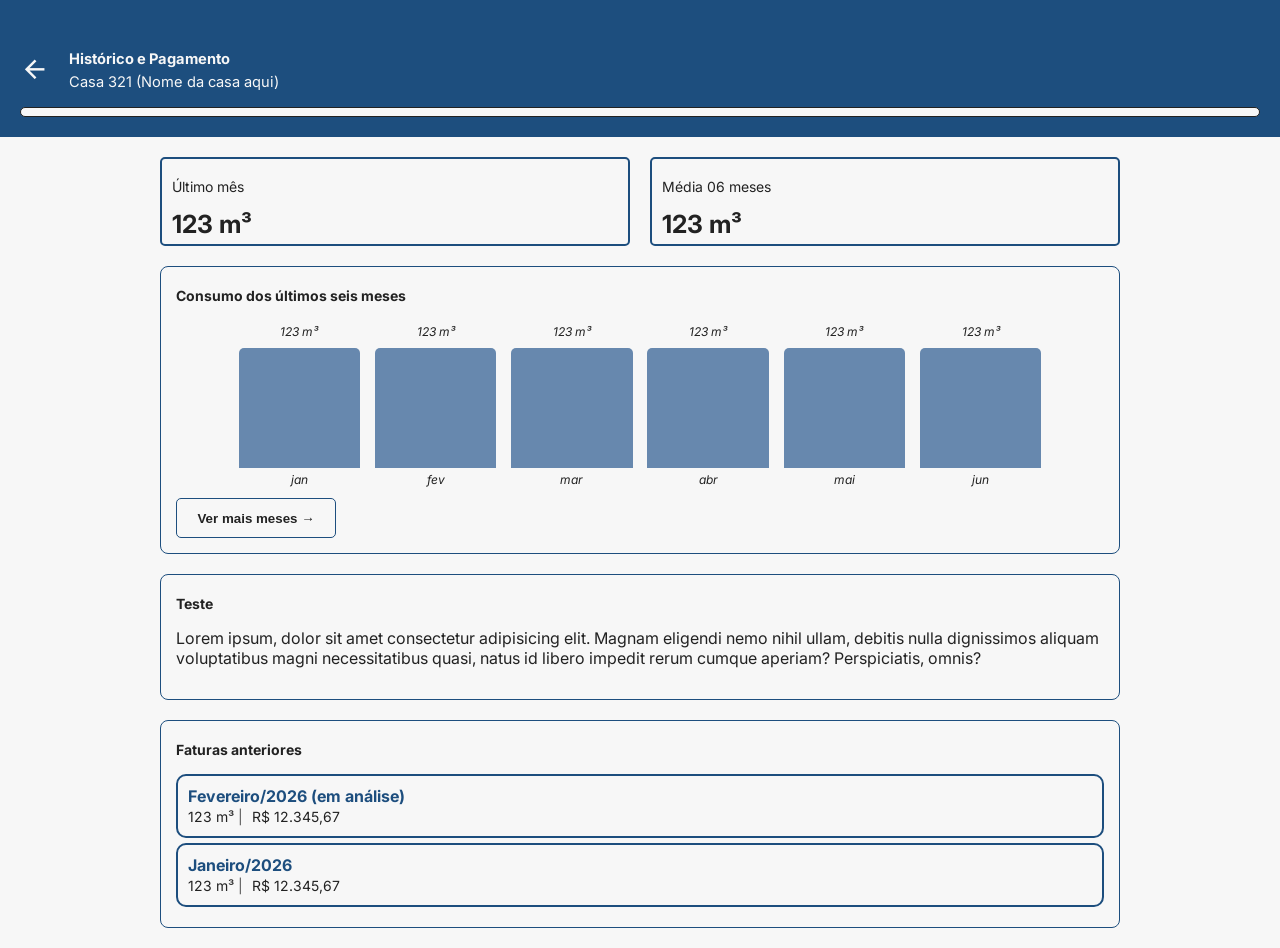
==== historico.html @ 12c90d01 "Estruturação inicial da tela de histórico e pagamento" ====
<!DOCTYPE html>
<html lang="pt-BR">
<head>
    <meta charset="UTF-8">
    <meta name="viewport" content="width=device-width, initial-scale=1.0">
    <meta name="theme-color" content="#222222">
    <link rel="stylesheet" href="styles.css">
	<link rel="stylesheet" href="https://fonts.googleapis.com/css2?family=Material+Symbols+Outlined:opsz,wght,FILL,GRAD@20..48,100..700,0..1,-50..200">
    <title>Página inicial</title>
</head>
<body>
    <header class="segment-header">
        <div class="row">
            <div class="return-button" title="Voltar para a tela inicial">
                <a href="index.html"><span class="material-symbols-outlined">arrow_back</span></a>
            </div>

            <div class="segment-info">
                <span class="step-title">Histórico e Pagamento</span>
                <span class="step-info">Casa 321 (Nome da casa aqui)</span>
            </div>
        </div>

        <div class="progress-bar">
            <div class="complete"></div>
        </div>
    </header>

    <main>
		<section class="boxes-container">
			<div class="number-box last-month">
				<h3>Último mês</h3>
				<span>123 m³</span>
			</div>

			<div class="number-box average">
				<h3>Média 06 meses</h3>
				<span>123 m³</span>
			</div>
		</section>

		<!-- Gráfico de consumo -->
        <section class="container">
			<h3>Consumo dos últimos seis meses</h3>

			<div class="graph">
				<div class="data">
					<span class="read">123 m³</span>
					<div class="column"></div>
					<span class="month">jan</span>
				</div>

				<div class="data">
					<span class="read">123 m³</span>
					<div class="column"></div>
					<span class="month">fev</span>
				</div>

				<div class="data">
					<span class="read">123 m³</span>
					<div class="column"></div>
					<span class="month">mar</span>
				</div>

				<div class="data">
					<span class="read">123 m³</span>
					<div class="column"></div>
					<span class="month">abr</span>
				</div>

				<div class="data">
					<span class="read">123 m³</span>
					<div class="column"></div>
					<span class="month">mai</span>
				</div>

				<div class="data">
					<span class="read">123 m³</span>
					<div class="column"></div>
					<span class="month">jun</span>
				</div>
			</div>

			<button class="secondary"><a href="PLACEHOLDER">Ver mais meses &rarr;</a></button>
		</section>

		<section class="container">
			<h3>Teste</h3>
			<p>Lorem ipsum, dolor sit amet consectetur adipisicing elit. Magnam eligendi nemo nihil ullam, debitis nulla dignissimos aliquam voluptatibus magni necessitatibus quasi, natus id libero impedit rerum cumque aperiam? Perspiciatis, omnis?</p>
		</section>

		<!-- Faturas anteriores -->
		<section class="container">
			<h3>Faturas anteriores</h3>
			<div class="bill">
				<span class="month">Fevereiro/2026 (em análise)</span>
				<div class="row">
					<span class="read">123 m³</span>
					<span class="value">R$ 12.345,67</span>
				</div>
			</div>

			<div class="bill">
				<span class="month">Janeiro/2026</span>
				<div class="row">
					<span class="read">123 m³</span>
					<span class="value">R$ 12.345,67</span>
				</div>
			</div>
		</section>
    </main>

    <script src="interaction.js"></script>
</body>
</html>
---- styles.css ----
/* Fontes do Google Fonts */
@import url('https://fonts.googleapis.com/css2?family=Inter:ital,opsz,wght@0,14..32,100..900;1,14..32,100..900&display=swap');

/* Ícones do Google Material Design */
.material-symbols-outlined { font-variation-settings: 'FILL' 0, 'wght' 400, 'GRAD' 0, 'opsz' 24 }

:root {
    --cor-principal: #1D4E7E;
    --cor-secundaria: #6788AE;
    --cor-terciaria: #888888;

    --sucesso: #39a258;
    --branco: #F7F7F7;
    --preto: #222222;
    
    font-family: Inter, Arial, Helvetica, sans-serif;

    & * { box-sizing: border-box; }

    & body {
        margin: 0;
        color:  var(--preto);
        background-color: var(--branco);
    }
}

header.homepage-header {
    background-color: var(--cor-principal);
    padding: 50px 20px 20px 20px;
    width: 100%;

    & * {
        display: inline-block;
        color: var(--branco);
        font-size: 11pt;
    }

    & img {
        border: 1px solid var(--preto);
        height: 50px;
        width: 110px;
    }

    & div.house-info * {
        margin-left: 20px;
        line-height: 5px;
        display: block;
    }
}

header.segment-header {
    background-color: var(--cor-principal);
    padding: 50px 20px 20px 20px;
    color: var(--branco);
    width: 100%;
    height: auto;
    
    flex-direction: column;
    display: flex;
    gap: 15px;

    & * { font-size: 11pt; }

    & .row {
        align-items: center;
        display: flex;
    }

    & .return-button a span {
        color: var(--branco);
        font-size: 22pt;
    }

    & div.segment-info {
        & * {
            margin: 0 0 0 20px;
            line-height: 1.3;
            display: block;
        }

        & span.step-title {
            margin-bottom: 4px;
            font-weight: bold;
        }
    }
}

.progress-bar {
    display: flex;
    width: 100%;
    gap: 10px;
    
    & * {
        border: 1px solid var(--preto);
        border-radius: 50px;
        height: 10px;
        
        flex: 1;
    }

    & .complete { background-color: var(--branco); }
    & .incomplete { background-color: var(--cor-secundaria); }
}

.homepage-buttons {
    flex-direction: row;
    flex-wrap: wrap;
    display: flex;
    gap: 10px;
}

.homepage-button {
    margin-bottom: 50px;
    flex-basis: 330px;
    list-style: none;
    height: 140px;

    & a { text-decoration: none; }
    
    & img {
        border: 1px solid black;
        border-radius: 10px;
        height: 180px;
        width: 330px;
        width: 100%;
    }
    
    & h2 {
        text-shadow: var(--preto) 1px 1px 20px, var(--preto) -1px -1px 20px;
        color: var(--branco);
        text-decoration: none;
        position: relative;
        font-size: 18pt;
        left: 20px;
        top: -65px;
        width: 100%;
    }

    *:focus-visible { outline: none; }

    & a:focus-visible img {
        outline: 2px dashed var(--cor-principal);
        outline-offset: 5px;
    }
}

.step { margin-top: 15px; }

.step.read {
    & img {
        margin-inline: auto;
        margin-top: 15px;
        display: block;
        height: 180px;
        width: 280px;
    }

    & p {
        font-size: 14pt;
        margin: 0 auto;
        width: 75vw;
    }

    & .numeros-medidor {
        text-align: center;
        margin: 30px;
        
        & .numero {
            /* Tirar as setinhas do input number. Tem que estar nesta ordem! */
            appearance: none;
            -webkit-appearance: none;
            -moz-appearance: textfield;
            &::-webkit-outer-spin-button, &::-webkit-inner-spin-button { -webkit-appearance: none; }

            font-family: monospace, 'Courier New', Courier;
            outline: 2px dashed transparent;
            border: 1px solid var(--preto);
            border-radius: 10px;
            color: var(--preto);
            margin-right: 2px;
            font-weight: bold;
            padding: 5px 15px;
            font-size: 40pt;
            cursor: pointer;
            width: 60px;

            &:focus-visible {
                outline: 2px dashed var(--cor-principal);
                background-color: var(--preto);
                color: var(--branco);
                outline-offset: 2px;
                transition: 10ms;
            }
            
            &::selection {
                background-color: var(--preto);
            }
        }
    }
}

.step.picture {
    & p {
        font-size: 14pt;
        margin: 0 auto;
        width: 75vw;
    }

    label {
        border: 2px dashed var(--cor-principal);
        background-color: transparent;
        background-repeat: no-repeat;
        background-position: center;
        background-size: 100%;
        align-content: center;
        border-radius: 5px;
        text-align: center;
        margin: 15px auto;
        font-size: 10pt;
        display: block;
        height: 274px;
        width: 280px;

        &:hover {
            background-color: var(--cor-secundaria);
            border: none;
            cursor: pointer;
            color: var(--branco);
            transition: 100ms;
        }

        &:focus-visible {
            outline: 2px dashed var(--cor-secundaria);
            border: 2px solid var(--cor-principal);
            outline-offset: 5px;
        }

        & input[type="file"] { display: none; } /* Quem recebe a estilização é o label do input */
    }
}

.step.finished {
    & .finish-message {
        color: var(--sucesso);
        text-align: center;
        margin: 0 auto;
        width: 80vw;

        & span {
            font-size: 60px;
        }

        & h2 {
            margin-top: 5px;
            font-size: 20px;
            margin: 0 auto;
            width: 50vw;
        }

        & p {
            color: var(--preto);
            font-size: 12px;
        }
    }

    & .reading-info {
        border: 2px solid var(--cor-principal);
        border-radius: 10px;
        margin: 40px auto;
        padding: 10px;
        width: 400px;

        & .house-info {
            margin-bottom: 10px;

            & .house { font-weight: bold; }
            & .house-nickname { font-weight: normal; }
        }

        & .row {
            display: inline-flex;

            & img {
                border: 2px solid var(--cor-secundaria);
                border-radius: 8px;
                align-self: center;
                margin-right: 20px;
                height: 70px;
                width: 70px;
            }

            & table {
                border-collapse: collapse;
                width: 5px;
            }

            & th {
                font-weight: bold;
                text-align: left;
                min-width: 140px;
                font-size: 10pt;
            }

            & td {
                font-weight: normal;
                text-align: right;
                min-width: 140px;
            }
        }
    }

    & small {
        margin: 20px auto 20px auto;
        text-align: justify;
        font-weight: 200;
        line-height: 1;
        max-width: 500px;
        font-size: 8pt;
        display: block;
        width: 80vw;
    }
}

.container {
    border: 1px solid var(--cor-principal);
    color: var(--preto);
    border-radius: 8px;
    margin: 20px auto;
    padding: 15px;
    width: 75vw;
    
    & h3 {
        margin: 5px 0 16px 0;
        font-size: 14px;
        display: block;
        width: 100%;
    }

    & button {
        margin-top: 10px;
    }
}

.boxes-container {
    color: var(--preto);
    margin: 20px auto;
    width: 75vw;

    display: flex;
    gap: 20px;

    & h3 {
        font-weight: normal;
        font-size: 14px;
    }

    & span {
        font-weight: bold;
        font-size: 25px;
    }

    & .number-box {
        padding: 5px 10px;
        border: 2px solid var(--cor-principal);
        justify-content: space-between;
        border-radius: 5px;
        width: 250px;

        flex-grow: 1;
    }
}

.graph {
    text-align: center;
    margin: 0 auto;
    width: 65vw;
    min-height: 150px;
    
    justify-content: space-evenly;
    align-items: flex-end;
    flex-direction: row;
    flex-wrap: nowrap;
    display: flex;

    & span {
        font-style: italic;
        font-size: 12px;
    }
    
    & .column {
        background-color: var(--cor-secundaria);
        border-radius: 5px 5px 0 0;
        margin-top: 8px;
        height: 120px;
        width: 9.5vw;
    }
}

.bill {
    border-radius: 10px;
    padding: 10px;
    border: 2px solid var(--cor-principal);
    margin-bottom: 5px;

    & .month {
        color: var(--cor-principal);
        font-size: 16px;
        font-weight: bold;
    }

    & .read, & .value {
        margin-right: 5px;
        font-size: 14px;
    }

    & .read::after {
        content: ' | ';
        color: #555;
    }

    &:hover {
        background-color: var(--cor-secundaria);
        cursor: pointer;

        & .month {
            color: var(--preto);
        }
    }
}

.button-row {
    text-align: center;
    & * { display: inline-block; }
}

button {
    border-radius: 5px;
    font-weight: bold;
    padding: 5px 20px;
    transition: 100ms;
    min-width: 160px;
    cursor: pointer;
    height: 40px;
    outline: 2px none var(--cor-secundaria);
    
    & a, & a:visited {
        color: var(--preto);
        text-decoration: none;
    }

    &.primary {
        background-color: var(--cor-principal);
        color: var(--branco);
        border: none;

        &:focus-visible {
            outline: 2px dashed var(--branco);
            outline-offset: -4px;
        }

        &:disabled {
            background-color: lightgray;
            color: gray;
        }

        &:hover {
            cursor: pointer;
            background-color: var(--cor-secundaria);
        }
    }

    &.secondary {
        border: 1px solid var(--cor-principal);
        background-color: transparent;
        color: var(--cor-principal);

        &:focus-visible {
            outline: 2px dashed var(--cor-secundaria);
            outline-offset: -4px;
        }

        &:hover {
            background-color: var(--cor-secundaria);
            border-color: transparent;
            color: var(--branco);
            cursor: pointer;
        }
    }

    &:disabled:hover {
        background-color: #ECC;
        color: #A88;
        border: 2px solid #A88;
    }
}
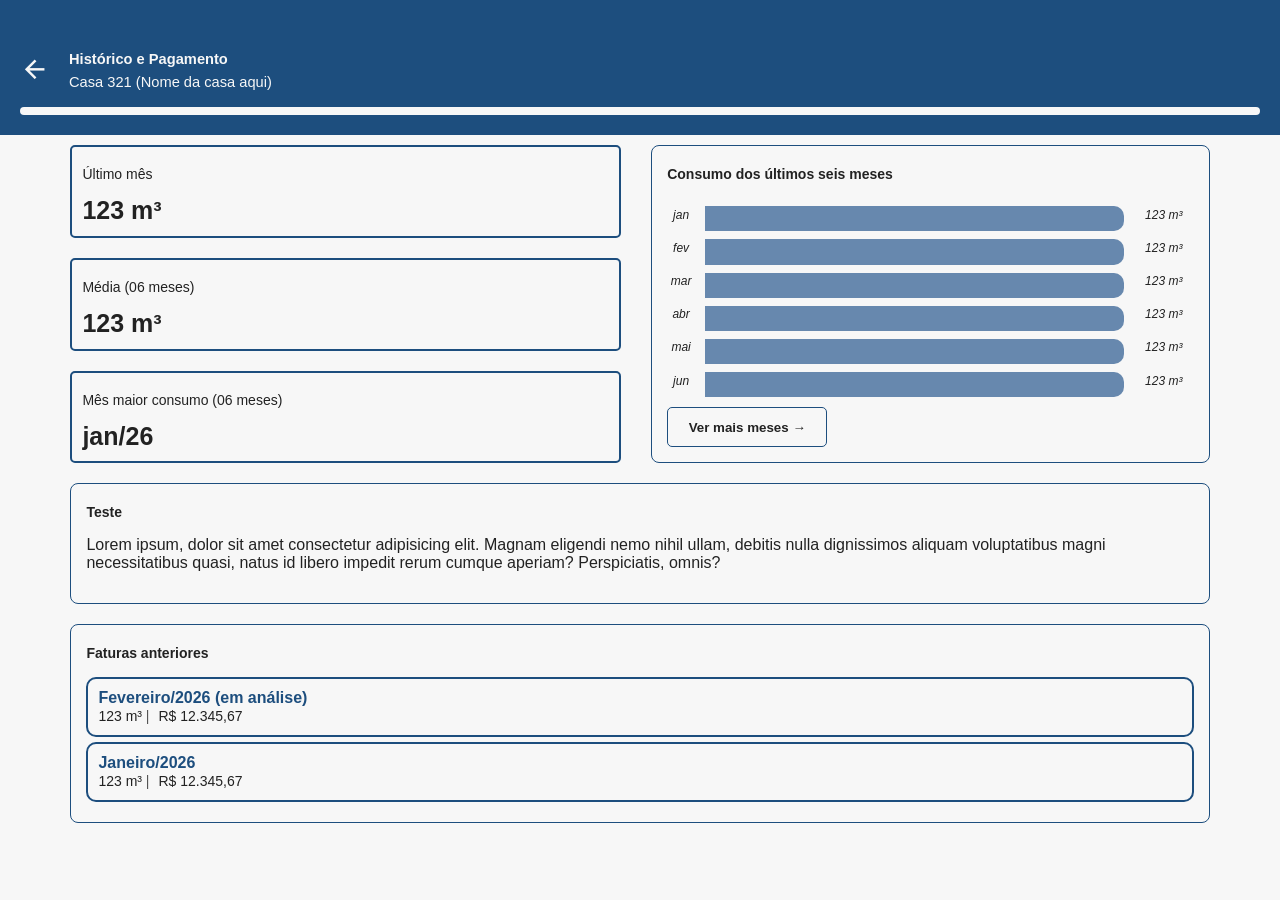
==== commit e9e8a7de: "Ajustes na tela de histórico e pagamento" ====
--- a/historico.html
+++ b/historico.html
@@ -4,8 +4,8 @@
     <meta charset="UTF-8">
     <meta name="viewport" content="width=device-width, initial-scale=1.0">
     <meta name="theme-color" content="#222222">
-    <link rel="stylesheet" href="styles.css">
-	<link rel="stylesheet" href="https://fonts.googleapis.com/css2?family=Material+Symbols+Outlined:opsz,wght,FILL,GRAD@20..48,100..700,0..1,-50..200">
+    <link rel="stylesheet" href="styles/styles.css">
+	<link rel="stylesheet" href="styles/segment-style.css">
     <title>Página inicial</title>
 </head>
 <body>
@@ -27,61 +27,68 @@
     </header>
 
     <main>
-		<section class="boxes-container">
-			<div class="number-box last-month">
-				<h3>Último mês</h3>
-				<span>123 m³</span>
-			</div>
-
-			<div class="number-box average">
-				<h3>Média 06 meses</h3>
-				<span>123 m³</span>
-			</div>
-		</section>
-
-		<!-- Gráfico de consumo -->
-        <section class="container">
-			<h3>Consumo dos últimos seis meses</h3>
-
-			<div class="graph">
-				<div class="data">
-					<span class="read">123 m³</span>
-					<div class="column"></div>
-					<span class="month">jan</span>
+		<section class="row-container">
+			<section class="boxes-container">
+				<div class="number-box last-month">
+					<h3>Último mês</h3>
+					<span>123 m³</span>
 				</div>
 
-				<div class="data">
-					<span class="read">123 m³</span>
-					<div class="column"></div>
-					<span class="month">fev</span>
+				<div class="number-box average">
+					<h3>Média (06 meses)</h3>
+					<span>123 m³</span>
+				</div>
+				
+				<div class="number-box average">
+					<h3>Mês maior consumo (06 meses)</h3>
+					<span>jan/26</span>
+				</div>
+			</section>
+
+			<!-- Gráfico de consumo -->
+			<section class="container">
+				<h3>Consumo dos últimos seis meses</h3>
+
+				<div class="bar-graph">
+					<div class="data">
+						<span class="month">jan</span>
+						<div class="bar"></div>
+						<span class="read">123 m³</span>
+					</div>
+
+					<div class="data">
+						<span class="month">fev</span>
+						<div class="bar"></div>
+						<span class="read">123 m³</span>
+					</div>
+
+					<div class="data">
+						<span class="month">mar</span>
+						<div class="bar"></div>
+						<span class="read">123 m³</span>
+					</div>
+
+					<div class="data">
+						<span class="month">abr</span>
+						<div class="bar"></div>
+						<span class="read">123 m³</span>
+					</div>
+
+					<div class="data">
+						<span class="month">mai</span>
+						<div class="bar"></div>
+						<span class="read">123 m³</span>
+					</div>
+
+					<div class="data">
+						<span class="month">jun</span>
+						<div class="bar"></div>
+						<span class="read">123 m³</span>
+					</div>
 				</div>
 
-				<div class="data">
-					<span class="read">123 m³</span>
-					<div class="column"></div>
-					<span class="month">mar</span>
-				</div>
-
-				<div class="data">
-					<span class="read">123 m³</span>
-					<div class="column"></div>
-					<span class="month">abr</span>
-				</div>
-
-				<div class="data">
-					<span class="read">123 m³</span>
-					<div class="column"></div>
-					<span class="month">mai</span>
-				</div>
-
-				<div class="data">
-					<span class="read">123 m³</span>
-					<div class="column"></div>
-					<span class="month">jun</span>
-				</div>
-			</div>
-
-			<button class="secondary"><a href="PLACEHOLDER">Ver mais meses &rarr;</a></button>
+				<button class="secondary"><a href="PLACEHOLDER">Ver mais meses &rarr;</a></button>
+			</section>
 		</section>
 
 		<section class="container">
@@ -110,6 +117,6 @@
 		</section>
     </main>
 
-    <script src="interaction.js"></script>
+    <script src="scripts/interaction.js"></script>
 </body>
 </html>
--- a/styles/styles.css
+++ b/styles/styles.css
@@ -0,0 +1,158 @@
+/* Ícones do Google Material Design */
+@import url("https://fonts.googleapis.com/css2?family=Material+Symbols+Outlined:opsz,wght,FILL,GRAD@20..48,100..700,0..1,-50..200");
+.material-symbols-outlined { font-variation-settings: 'FILL' 0, 'wght' 400, 'GRAD' 0, 'opsz' 24 }
+
+/* Fontes do Google Fonts */
+@import url('https://fonts.googleapis.com/css2?family=Inter:ital,opsz,wght@0,14..32,100..900;1,14..32,100..900&display=swap');
+
+:root {
+    --cor-principal: #1D4E7E;
+    --cor-secundaria: #6788AE;
+    --cor-terciaria: #888888;
+
+    --sucesso: #39a258;
+    --branco: #F7F7F7;
+    --preto: #222222;
+    
+    font-family: Inter, Arial, Helvetica, sans-serif;
+
+    & * { box-sizing: border-box; }
+
+    & body {
+        margin: 0;
+        color:  var(--preto);
+        background-color: var(--branco);
+    }
+}
+
+header.homepage-header {
+    background-color: var(--cor-principal);
+    padding: 50px 20px 20px 20px;
+    width: 100%;
+
+    & * {
+        display: inline-block;
+        color: var(--branco);
+        font-size: 11pt;
+    }
+
+    & img {
+        border: 1px solid var(--preto);
+        height: 50px;
+        width: 110px;
+    }
+
+    & div.house-info * {
+        margin-left: 20px;
+        line-height: 5px;
+        display: block;
+    }
+}
+
+.homepage-buttons {
+    flex-direction: row;
+    flex-wrap: wrap;
+    display: flex;
+    gap: 10px;
+}
+
+.homepage-button {
+    margin-bottom: 50px;
+    flex-basis: 330px;
+    list-style: none;
+    height: 140px;
+
+    & a { text-decoration: none; }
+    
+    & img {
+        border: 1px solid black;
+        border-radius: 10px;
+        height: 180px;
+        width: 330px;
+        width: 100%;
+    }
+    
+    & h2 {
+        text-shadow: var(--preto) 1px 1px 20px, var(--preto) -1px -1px 20px;
+        color: var(--branco);
+        text-decoration: none;
+        position: relative;
+        font-size: 18pt;
+        left: 20px;
+        top: -65px;
+        width: 100%;
+    }
+
+    *:focus-visible { outline: none; }
+
+    & a:focus-visible img {
+        outline: 2px dashed var(--cor-principal);
+        outline-offset: 5px;
+    }
+}
+
+.button-row {
+    text-align: center;
+    & * { display: inline-block; }
+}
+
+button {
+    outline: 2px none var(--cor-secundaria);
+    border-radius: 5px;
+    font-weight: bold;
+    padding: 5px 20px;
+    transition: 100ms;
+    min-width: 160px;
+    cursor: pointer;
+    height: 40px;
+    
+    & a, & a:visited {
+        color: var(--preto);
+        text-decoration: none;
+    }
+
+    &.primary {
+        background-color: var(--cor-principal);
+        color: var(--branco);
+        border: none;
+
+        &:focus-visible {
+            outline: 2px dashed var(--branco);
+            outline-offset: -4px;
+        }
+
+        &:disabled {
+            background-color: lightgray;
+            color: gray;
+        }
+
+        &:hover {
+            background-color: var(--cor-secundaria);
+            cursor: pointer;
+        }
+    }
+
+    &.secondary {
+        border: 1px solid var(--cor-principal);
+        background-color: transparent;
+        color: var(--cor-principal);
+
+        &:focus-visible {
+            outline: 2px dashed var(--cor-secundaria);
+            outline-offset: -4px;
+        }
+
+        &:hover {
+            background-color: var(--cor-secundaria);
+            border-color: transparent;
+            color: var(--branco);
+            cursor: pointer;
+        }
+    }
+
+    &:disabled:hover {
+        background-color: #ECC;
+        border: 2px solid #A88;
+        color: #A88;
+    }
+}
--- a/styles/segment-style.css
+++ b/styles/segment-style.css
@@ -0,0 +1,363 @@
+header.segment-header {
+    background-color: var(--cor-principal);
+    padding: 50px 20px 20px 20px;
+    color: var(--branco);
+    position: sticky;
+    height: auto;
+    width: 100%;
+    left: 0;
+    top: 0;
+    
+    flex-direction: column;
+    display: flex;
+    gap: 15px;
+
+    & * { font-size: 11pt; }
+
+    & .row {
+        align-items: center;
+        display: flex;
+    }
+
+    & .return-button a span {
+        color: var(--branco);
+        font-size: 22pt;
+    }
+
+    & div.segment-info {
+        & * {
+            margin: 0 0 0 20px;
+            line-height: 1.3;
+            display: block;
+        }
+
+        & span.step-title {
+            margin-bottom: 4px;
+            font-weight: bold;
+        }
+    }
+
+    & .progress-bar {
+        display: flex;
+        width: 100%;
+        gap: 10px;
+
+        & .complete { background-color: var(--branco); }
+        & .incomplete { background-color: var(--cor-secundaria); }
+        
+        & * {
+            border: 1px solid var(--preto) 50px;
+            border-radius: 50px;
+            height: 8px;
+            
+            flex: 1;
+        }
+    }
+}
+
+.step { margin-top: 15px; }
+
+.step.read {
+    & img {
+        margin-inline: auto;
+        margin-top: 15px;
+        display: block;
+        height: 180px;
+        width: 280px;
+    }
+
+    & p {
+        width: fit-content;
+        max-width: 80vw;
+        font-size: 14pt;
+        margin: 0 auto;
+    }
+
+    & .numeros-medidor {
+        text-align: center;
+        margin: 30px;
+        
+        & .numero {
+            /* Tirar as setinhas do input number. Tem que estar nesta ordem! */
+            appearance: none;
+            -webkit-appearance: none;
+            -moz-appearance: textfield;
+            &::-webkit-outer-spin-button, &::-webkit-inner-spin-button { -webkit-appearance: none; }
+
+            font-family: monospace, 'Courier New', Courier;
+            outline: 2px dashed transparent;
+            border: 1px solid var(--preto);
+            border-radius: 10px;
+            color: var(--preto);
+            margin-right: 2px;
+            font-weight: bold;
+            padding: 5px 15px;
+            font-size: 40pt;
+            cursor: pointer;
+            width: 60px;
+
+            &:focus-visible {
+                outline: 2px dashed var(--cor-principal);
+                background-color: var(--preto);
+                color: var(--branco);
+                outline-offset: 2px;
+                transition: 10ms;
+            }
+            
+            &::selection {
+                background-color: var(--preto);
+            }
+        }
+    }
+}
+
+.step.picture {
+    & p {
+        font-size: 14pt;
+        margin: 0 auto;
+        width: 89vw;
+    }
+
+    label {
+        border: 2px dashed var(--cor-principal);
+        background-color: transparent;
+        background-repeat: no-repeat;
+        background-position: center;
+        background-size: 100%;
+        align-content: center;
+        border-radius: 5px;
+        text-align: center;
+        margin: 15px auto;
+        font-size: 10pt;
+        display: block;
+        height: 274px;
+        width: 280px;
+
+        &:hover {
+            background-color: var(--cor-secundaria);
+            border: none;
+            cursor: pointer;
+            color: var(--branco);
+            transition: 100ms;
+        }
+
+        &:focus-visible {
+            outline: 2px dashed var(--cor-secundaria);
+            border: 2px solid var(--cor-principal);
+            outline-offset: 5px;
+        }
+
+        & input[type="file"] { display: none; } /* Quem recebe a estilização é o label do input */
+    }
+}
+
+.step.finished {
+    & .finish-message {
+        color: var(--sucesso);
+        text-align: center;
+        margin: 0 auto;
+        width: 80vw;
+
+        & span {
+            font-size: 60px;
+        }
+
+        & h2 {
+            margin-top: 5px;
+            font-size: 20px;
+            margin: 0 auto;
+            width: 50vw;
+        }
+
+        & p {
+            color: var(--preto);
+            font-size: 12px;
+        }
+    }
+
+    & .reading-info {
+        border: 2px solid var(--cor-principal);
+        border-radius: 10px;
+        margin: 40px auto;
+        padding: 10px;
+        width: 400px;
+
+        & .house-info {
+            margin-bottom: 10px;
+
+            & .house { font-weight: bold; }
+            & .house-nickname { font-weight: normal; }
+        }
+
+        & .row {
+            display: inline-flex;
+
+            & img {
+                border: 2px solid var(--cor-secundaria);
+                border-radius: 8px;
+                align-self: center;
+                margin-right: 20px;
+                height: 70px;
+                width: 70px;
+            }
+
+            & table {
+                border-collapse: collapse;
+                width: 5px;
+            }
+
+            & th {
+                font-weight: bold;
+                text-align: left;
+                min-width: 140px;
+                font-size: 10pt;
+            }
+
+            & td {
+                font-weight: normal;
+                text-align: right;
+                min-width: 140px;
+            }
+        }
+    }
+
+    & small {
+        margin: 20px auto 20px auto;
+        text-align: justify;
+        font-weight: 200;
+        line-height: 1;
+        max-width: 500px;
+        font-size: 8pt;
+        display: block;
+        width: 80vw;
+    }
+}
+
+.container {
+    border: 1px solid var(--cor-principal);
+    color: var(--preto);
+    border-radius: 8px;
+    margin: 20px auto;
+    max-width: 89vw;
+    padding: 15px;
+    flex-grow: 1;
+    
+    & h3 {
+        margin: 5px 0 16px 0;
+        font-size: 14px;
+        display: block;
+        width: 100%;
+    }
+
+    & button {
+        margin-top: 10px;
+    }
+}
+
+.boxes-container {
+    color: var(--preto);
+    max-width: 89vw;
+    
+    flex-direction: column;
+    align-self: stretch;
+    flex-basis: 250px;
+    flex-wrap: nowrap;
+    display: flex;
+    flex-grow: 1;
+    gap: 20px;
+
+    & h3 {
+        font-weight: normal;
+        font-size: 14px;
+    }
+
+    & span {
+        font-weight: bold;
+        font-size: 25px;
+    }
+
+    & .number-box {
+        border: 2px solid var(--cor-principal);
+        border-radius: 5px;
+        padding: 5px 10px;
+        
+        justify-content: space-between;
+        flex-grow: 1;
+    }
+}
+
+.row-container {
+    max-width: 89vw;
+    margin: 10px auto;
+    
+    justify-content: space-between;
+    flex-wrap: wrap-reverse;
+    align-items: flex-end; /* Joga os elementos para cima de forma contraintuitiva, mas porque está com wrap-REVERSE */
+    display: flex;
+    gap: 20px 30px;
+    
+    & > * { margin: 0; }
+}
+
+.bar-graph {
+    text-align: center;
+    margin: 0 auto;
+    
+    justify-content: space-evenly;
+    flex-direction: column;
+    flex-wrap: nowrap;
+    display: flex;
+
+    & span {
+        font-style: italic;
+        font-size: 12px;
+        &.month { width: 35px; }
+        &.read { width: 75px; }
+    }
+    
+    & .bar {
+        background-color: var(--cor-secundaria);
+        border-radius: 0 10px 10px 0;
+        margin-top: 8px;
+        height: 2.8vh;
+        width: 100%;
+    }
+
+    & .data {
+        display: flex;
+        align-items: center;
+        gap: 10px;
+    }
+}
+
+.bill {
+    border-radius: 10px;
+    padding: 10px;
+    border: 2px solid var(--cor-principal);
+    margin-bottom: 5px;
+
+    & .month {
+        color: var(--cor-principal);
+        font-size: 16px;
+        font-weight: bold;
+    }
+
+    & .read, & .value {
+        margin-right: 5px;
+        font-size: 14px;
+    }
+
+    & .read::after {
+        content: ' | ';
+        color: #555;
+    }
+
+    &:hover {
+        background-color: var(--cor-secundaria);
+        cursor: pointer;
+
+        & .month {
+            color: var(--preto);
+        }
+    }
+}
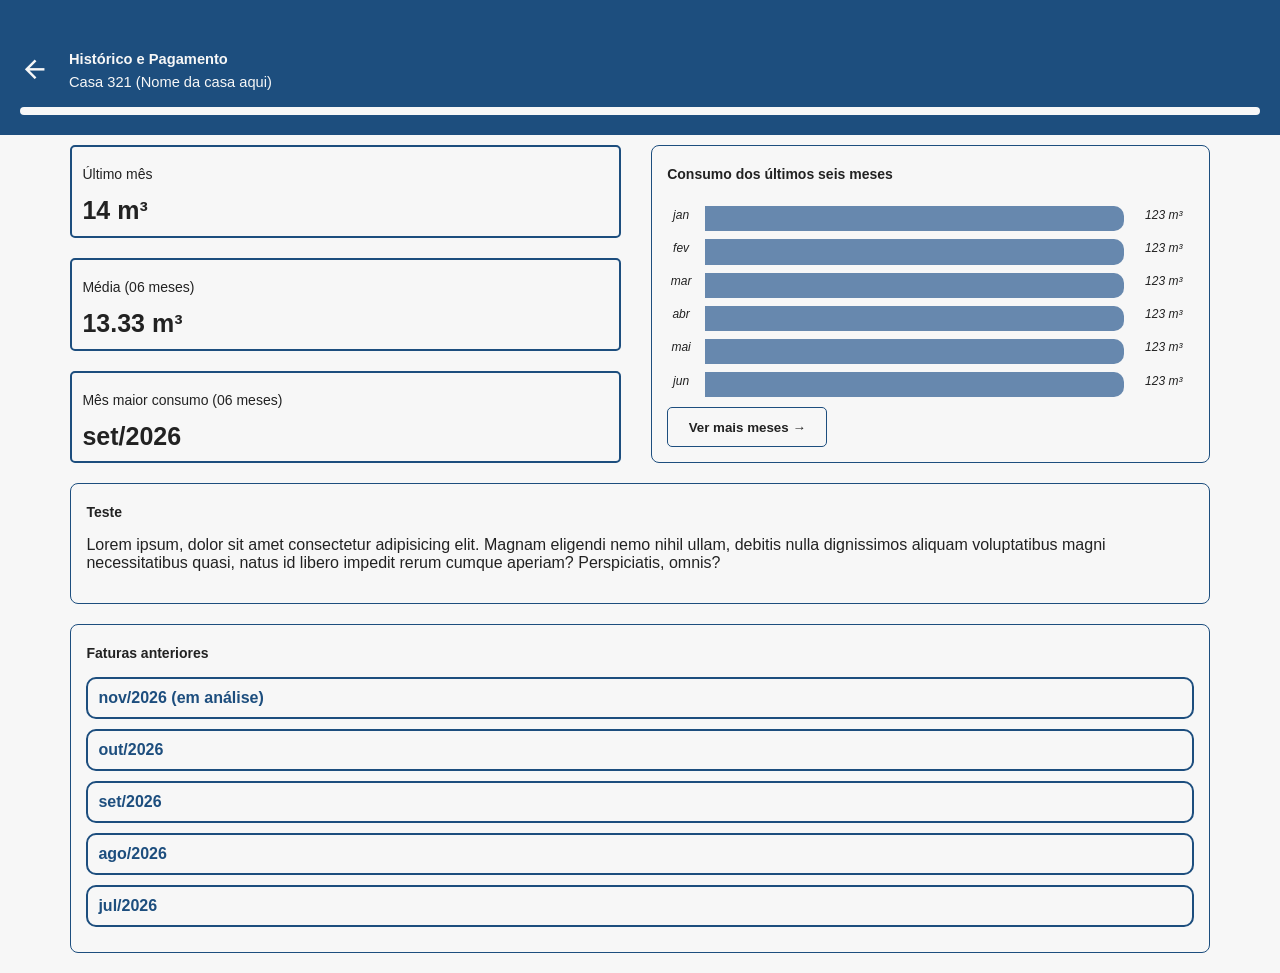
==== commit f87f32eb: "Incluindo os dados do localStorage na tela de histórico e pagamento" ====
--- a/historico.html
+++ b/historico.html
@@ -7,6 +7,9 @@
     <link rel="stylesheet" href="styles/styles.css">
 	<link rel="stylesheet" href="styles/segment-style.css">
     <title>Página inicial</title>
+	
+	<!-- Dados que vão ir ao localStorage -->
+    <script src="dados.js"></script>
 </head>
 <body>
     <header class="segment-header">
@@ -99,24 +102,10 @@
 		<!-- Faturas anteriores -->
 		<section class="container">
 			<h3>Faturas anteriores</h3>
-			<div class="bill">
-				<span class="month">Fevereiro/2026 (em análise)</span>
-				<div class="row">
-					<span class="read">123 m³</span>
-					<span class="value">R$ 12.345,67</span>
-				</div>
-			</div>
-
-			<div class="bill">
-				<span class="month">Janeiro/2026</span>
-				<div class="row">
-					<span class="read">123 m³</span>
-					<span class="value">R$ 12.345,67</span>
-				</div>
-			</div>
+			<div id="bills"></div>
 		</section>
     </main>
 
-    <script src="scripts/interaction.js"></script>
+    <script src="interaction.js"></script>
 </body>
 </html>
--- a/styles/styles.css
+++ b/styles/styles.css
@@ -46,6 +46,14 @@
         margin-left: 20px;
         line-height: 5px;
         display: block;
+    }
+
+    & .logout-button a span {
+        color: var(--branco);
+        font-size: 22pt;
+        position: absolute; /* VERIFICAR: Mudar para não ser absolute */
+        right: 45px;
+        top: 60px;
     }
 }
 
--- a/styles/segment-style.css
+++ b/styles/segment-style.css
@@ -113,9 +113,10 @@
 
 .step.picture {
     & p {
+        width: fit-content;
+        max-width: 80vw;
         font-size: 14pt;
         margin: 0 auto;
-        width: 89vw;
     }
 
     label {
@@ -330,34 +331,45 @@
     }
 }
 
-.bill {
+#bills details {
+    border: 2px solid var(--cor-principal);
     border-radius: 10px;
+    margin-bottom: 10px;
     padding: 10px;
-    border: 2px solid var(--cor-principal);
-    margin-bottom: 5px;
+
+    & summary { list-style: none; }
 
     & .month {
         color: var(--cor-principal);
+        font-weight: bold;
         font-size: 16px;
-        font-weight: bold;
-    }
-
-    & .read, & .value {
-        margin-right: 5px;
-        font-size: 14px;
-    }
-
-    & .read::after {
-        content: ' | ';
-        color: #555;
     }
 
     &:hover {
         background-color: var(--cor-secundaria);
+        border-color: transparent;
+        color: var(--branco);
         cursor: pointer;
 
         & .month {
-            color: var(--preto);
+            color: var(--branco);
+        }
+    }
+
+    & .reading-details {
+        & table { border-collapse: collapse; }
+
+        & th {
+            font-weight: bold;
+            text-align: left;
+            min-width: 140px;
+            font-size: 10pt;
+        }
+
+        & td {
+            font-weight: normal;
+            text-align: right;
+            min-width: 40px;
         }
     }
 }
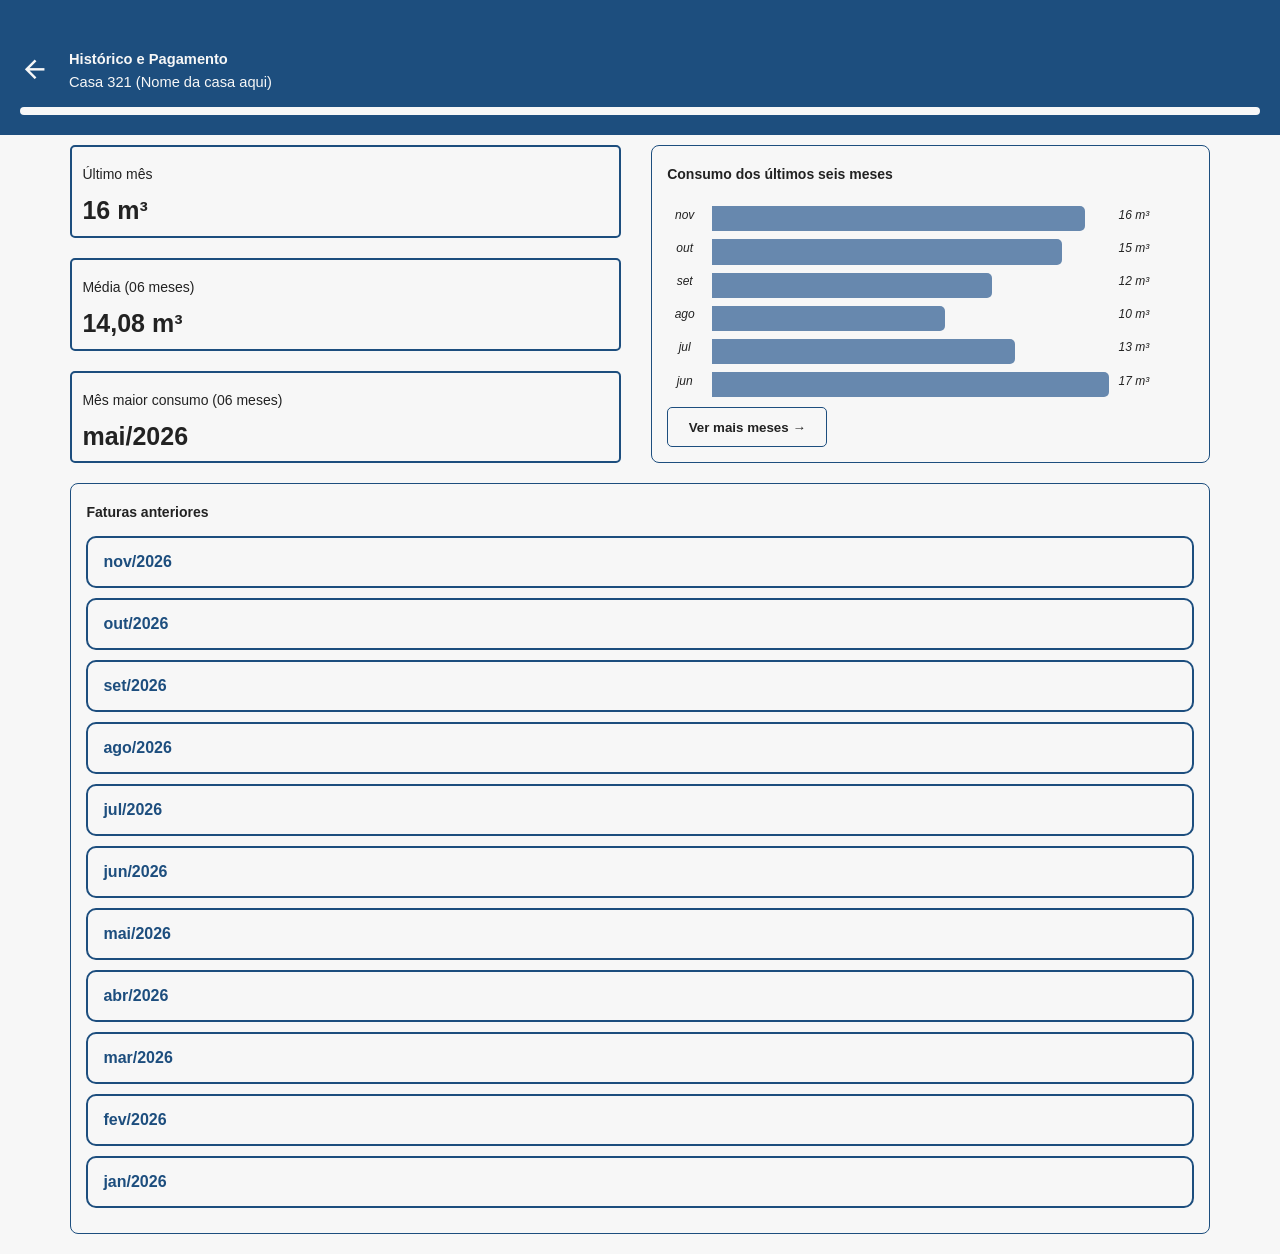
==== commit 05ba4863: "Incluindo os dados do localStorage no gráfico" ====
--- a/historico.html
+++ b/historico.html
@@ -34,17 +34,17 @@
 			<section class="boxes-container">
 				<div class="number-box last-month">
 					<h3>Último mês</h3>
-					<span>123 m³</span>
+					<span>0 m³</span>
 				</div>
 
 				<div class="number-box average">
 					<h3>Média (06 meses)</h3>
-					<span>123 m³</span>
+					<span>0 m³</span>
 				</div>
 				
 				<div class="number-box average">
 					<h3>Mês maior consumo (06 meses)</h3>
-					<span>jan/26</span>
+					<span>- / -</span>
 				</div>
 			</section>
 
@@ -52,57 +52,16 @@
 			<section class="container">
 				<h3>Consumo dos últimos seis meses</h3>
 
-				<div class="bar-graph">
-					<div class="data">
-						<span class="month">jan</span>
-						<div class="bar"></div>
-						<span class="read">123 m³</span>
-					</div>
-
-					<div class="data">
-						<span class="month">fev</span>
-						<div class="bar"></div>
-						<span class="read">123 m³</span>
-					</div>
-
-					<div class="data">
-						<span class="month">mar</span>
-						<div class="bar"></div>
-						<span class="read">123 m³</span>
-					</div>
-
-					<div class="data">
-						<span class="month">abr</span>
-						<div class="bar"></div>
-						<span class="read">123 m³</span>
-					</div>
-
-					<div class="data">
-						<span class="month">mai</span>
-						<div class="bar"></div>
-						<span class="read">123 m³</span>
-					</div>
-
-					<div class="data">
-						<span class="month">jun</span>
-						<div class="bar"></div>
-						<span class="read">123 m³</span>
-					</div>
-				</div>
+				<div class="bar-graph">Não há leituras ainda</div>
 
 				<button class="secondary"><a href="PLACEHOLDER">Ver mais meses &rarr;</a></button>
 			</section>
 		</section>
 
-		<section class="container">
-			<h3>Teste</h3>
-			<p>Lorem ipsum, dolor sit amet consectetur adipisicing elit. Magnam eligendi nemo nihil ullam, debitis nulla dignissimos aliquam voluptatibus magni necessitatibus quasi, natus id libero impedit rerum cumque aperiam? Perspiciatis, omnis?</p>
-		</section>
-
 		<!-- Faturas anteriores -->
 		<section class="container">
 			<h3>Faturas anteriores</h3>
-			<div id="bills"></div>
+			<div id="bills">Não há faturas anteriores</div>
 		</section>
     </main>
 
--- a/styles/segment-style.css
+++ b/styles/segment-style.css
@@ -312,21 +312,39 @@
     & span {
         font-style: italic;
         font-size: 12px;
+        
+        &:last-child{ text-align: left; }
         &.month { width: 35px; }
         &.read { width: 75px; }
     }
     
     & .bar {
+        --porcentagem: 0%;
+
         background-color: var(--cor-secundaria);
-        border-radius: 0 10px 10px 0;
+        border-radius: 0 5px 5px 0;
+        width: var(--porcentagem);
         margin-top: 8px;
         height: 2.8vh;
-        width: 100%;
+    }
+
+    & .bar.pending {
+        border: 2px dashed var(--cor-secundaria);
+        background-color: var(--branco);
+        border-left: none;
+
+        &::before {
+            content: 'em análise';
+            color: var(--cor-secundaria);
+            font-size: 13px;
+            position: absolute;;
+        }
     }
 
     & .data {
-        display: flex;
+        grid-template-columns: 35px 1fr 75px;
         align-items: center;
+        display: grid;
         gap: 10px;
     }
 }
@@ -335,7 +353,7 @@
     border: 2px solid var(--cor-principal);
     border-radius: 10px;
     margin-bottom: 10px;
-    padding: 10px;
+    padding: 15px;
 
     & summary { list-style: none; }
 
@@ -357,6 +375,8 @@
     }
 
     & .reading-details {
+        width: fit-content;
+
         & table { border-collapse: collapse; }
 
         & th {
